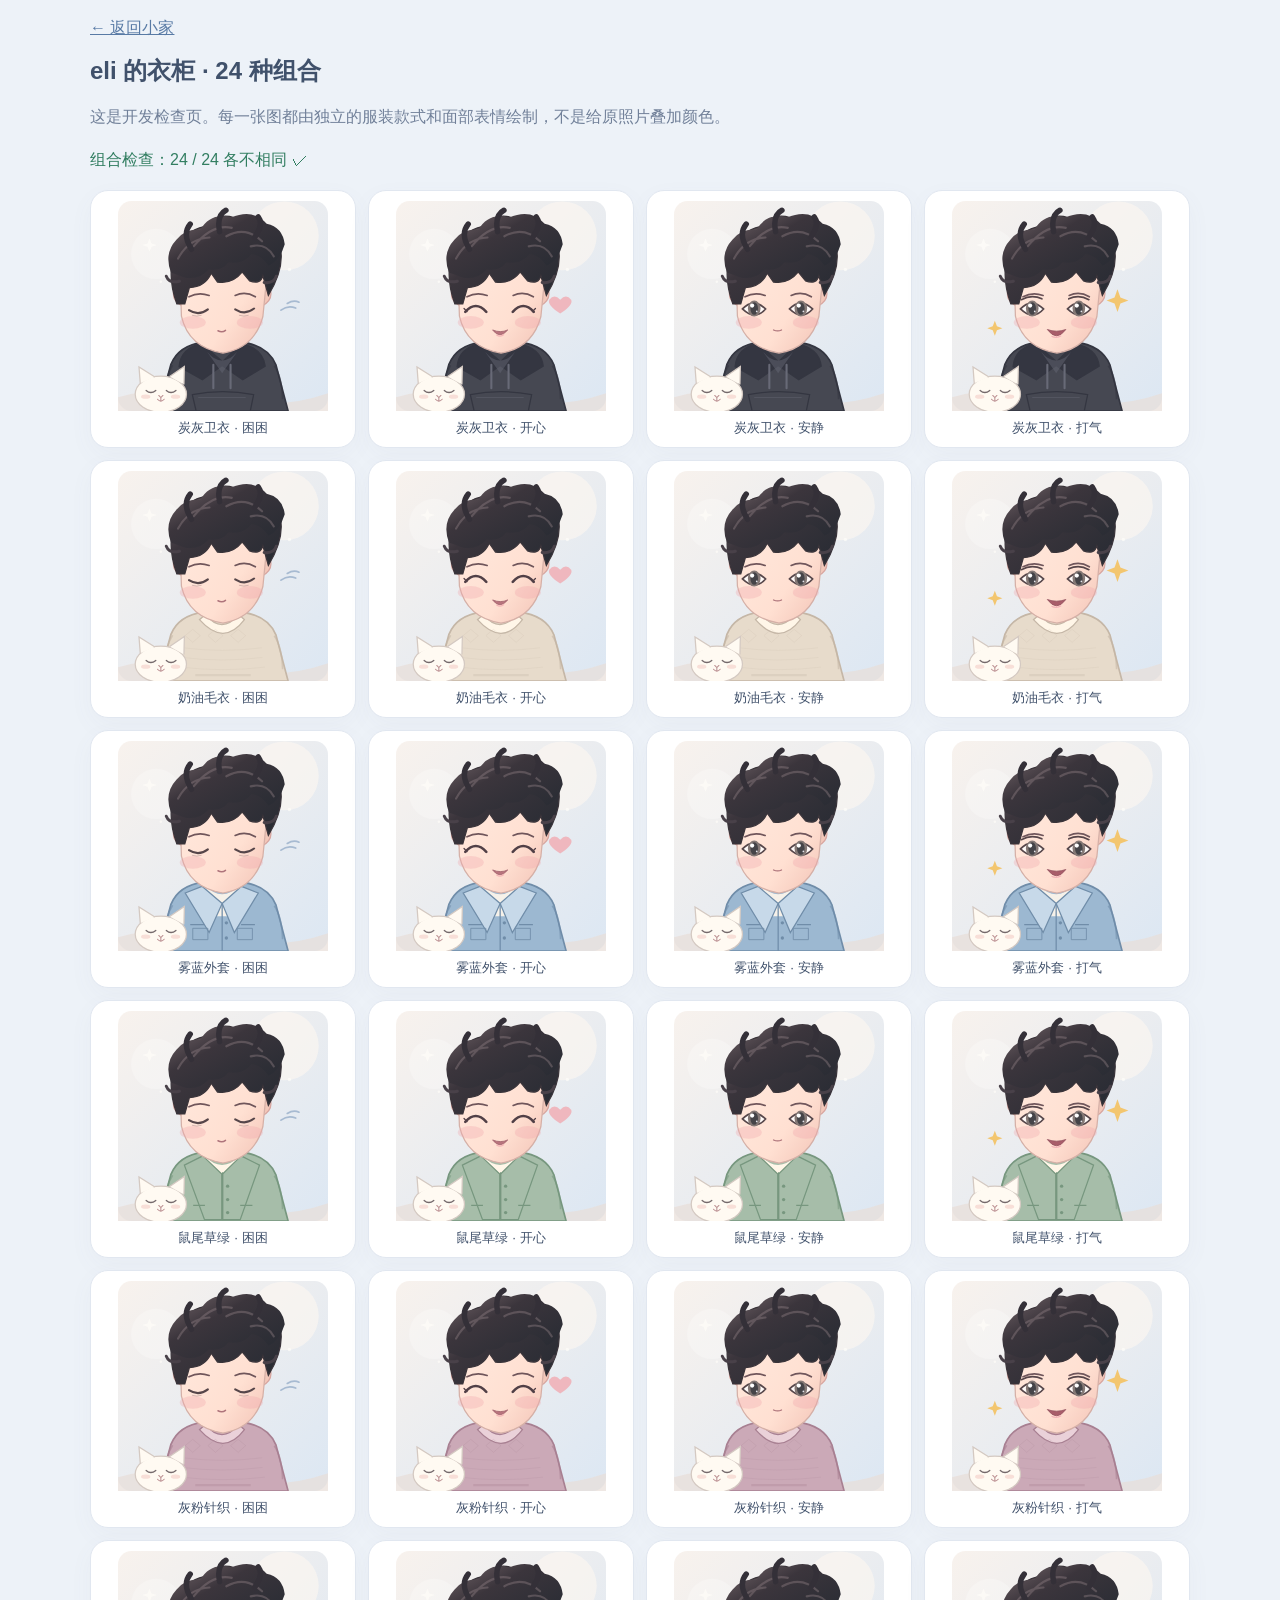
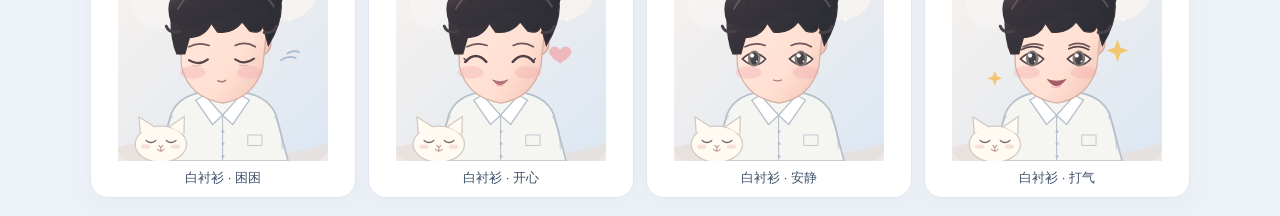
==== character-preview.html @ 38d08ae1 "test: visual gallery of all 24 outfit and emotion combinations" ====
<!doctype html>
<html lang="zh-CN"><head><meta charset="utf-8"><meta name="viewport" content="width=device-width,initial-scale=1"><meta name="robots" content="noindex,nofollow"><title>eli · 换装与表情测试</title>
<style>
:root{font-family:-apple-system,BlinkMacSystemFont,"PingFang SC",sans-serif;color:#40516b;background:#edf2f8}body{margin:0;padding:18px;max-width:1100px;margin:auto}h1{font-size:24px}p{line-height:1.7;color:#718099}.grid{display:grid;grid-template-columns:repeat(4,minmax(0,1fr));gap:12px}.item{background:white;border:1px solid #e1e7f0;border-radius:18px;padding:10px;text-align:center;box-shadow:0 8px 24px #6b73810b}.item svg{width:100%;max-width:210px;height:auto;display:block;margin:auto}.item small{display:block;margin-top:8px}a{color:#587aa5}@media(max-width:700px){.grid{grid-template-columns:repeat(2,minmax(0,1fr))}h1{font-size:21px}}.ok{color:#327e61}
</style></head><body><a href="./">← 返回小家</a><h1>eli 的衣柜 · 24 种组合</h1><p>这是开发检查页。每一张图都由独立的服装款式和面部表情绘制，不是给原照片叠加颜色。</p><div id="status" role="status"></div><div class="grid" id="grid"></div>
<script src="character-v06.js?v=0.6"></script>
<script>
const clothes=[['charcoal','炭灰卫衣'],['cream','奶油毛衣'],['mist','雾蓝外套'],['sage','鼠尾草绿'],['rose','灰粉针织'],['white','白衬衫']];
const moods=[['sleepy','困困'],['happy','开心'],['calm','安静'],['cheer','打气']];
const all=clothes.flatMap(([id,name])=>moods.map(([m,label])=>({id,name,m,label,svg:window.eliCharacterSVG(id,m)})));
document.getElementById('grid').innerHTML=all.map(x=>'<div class="item">'+x.svg+'<small>'+x.name+' · '+x.label+'</small></div>').join('');
const ok=new Set(all.map(x=>x.svg)).size===24;
document.getElementById('status').innerHTML='<p class="'+(ok?'ok':'')+'">组合检查：'+(ok?'24 / 24 各不相同 ✓':'检查未通过')+'</p>';
</script></body></html>
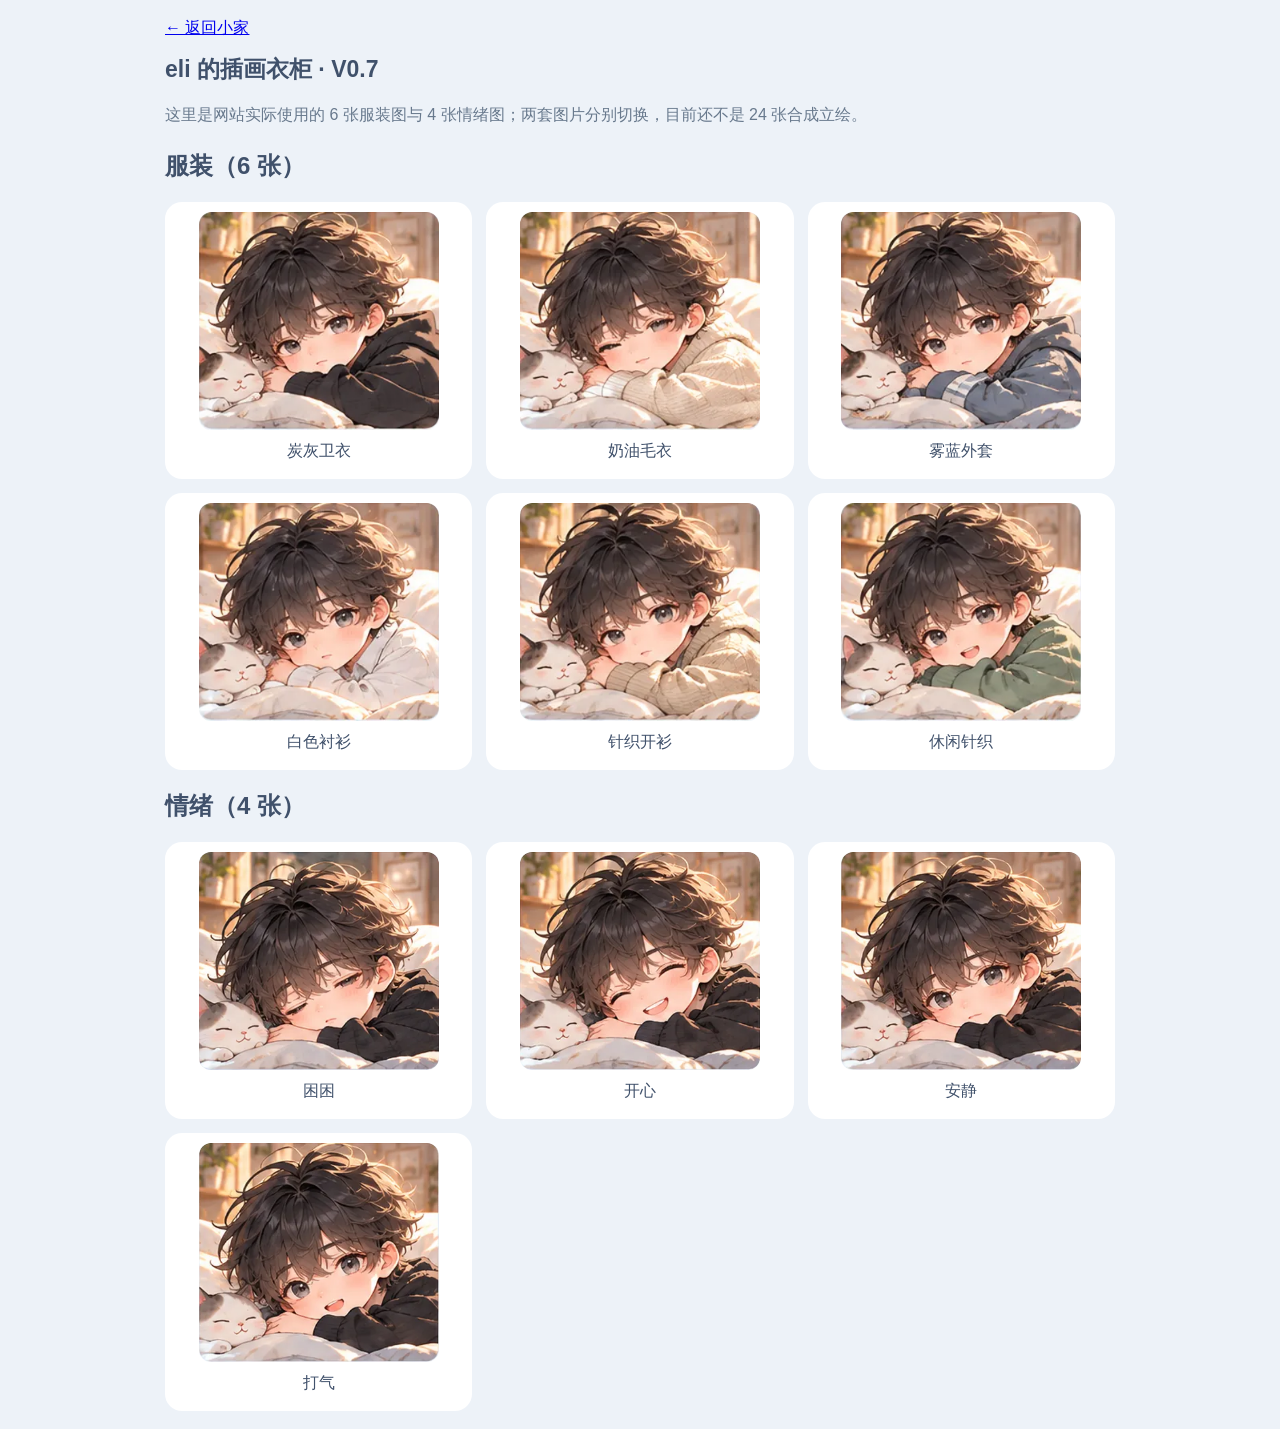
==== commit a9d77fef: "docs: show real anime wardrobe and mood illustrations instead of old SVG" ====
--- a/character-preview.html
+++ b/character-preview.html
@@ -1,14 +1 @@
-<!doctype html>
-<html lang="zh-CN"><head><meta charset="utf-8"><meta name="viewport" content="width=device-width,initial-scale=1"><meta name="robots" content="noindex,nofollow"><title>eli · 换装与表情测试</title>
-<style>
-:root{font-family:-apple-system,BlinkMacSystemFont,"PingFang SC",sans-serif;color:#40516b;background:#edf2f8}body{margin:0;padding:18px;max-width:1100px;margin:auto}h1{font-size:24px}p{line-height:1.7;color:#718099}.grid{display:grid;grid-template-columns:repeat(4,minmax(0,1fr));gap:12px}.item{background:white;border:1px solid #e1e7f0;border-radius:18px;padding:10px;text-align:center;box-shadow:0 8px 24px #6b73810b}.item svg{width:100%;max-width:210px;height:auto;display:block;margin:auto}.item small{display:block;margin-top:8px}a{color:#587aa5}@media(max-width:700px){.grid{grid-template-columns:repeat(2,minmax(0,1fr))}h1{font-size:21px}}.ok{color:#327e61}
-</style></head><body><a href="./">← 返回小家</a><h1>eli 的衣柜 · 24 种组合</h1><p>这是开发检查页。每一张图都由独立的服装款式和面部表情绘制，不是给原照片叠加颜色。</p><div id="status" role="status"></div><div class="grid" id="grid"></div>
-<script src="character-v06.js?v=0.6"></script>
-<script>
-const clothes=[['charcoal','炭灰卫衣'],['cream','奶油毛衣'],['mist','雾蓝外套'],['sage','鼠尾草绿'],['rose','灰粉针织'],['white','白衬衫']];
-const moods=[['sleepy','困困'],['happy','开心'],['calm','安静'],['cheer','打气']];
-const all=clothes.flatMap(([id,name])=>moods.map(([m,label])=>({id,name,m,label,svg:window.eliCharacterSVG(id,m)})));
-document.getElementById('grid').innerHTML=all.map(x=>'<div class="item">'+x.svg+'<small>'+x.name+' · '+x.label+'</small></div>').join('');
-const ok=new Set(all.map(x=>x.svg)).size===24;
-document.getElementById('status').innerHTML='<p class="'+(ok?'ok':'')+'">组合检查：'+(ok?'24 / 24 各不相同 ✓':'检查未通过')+'</p>';
-</script></body></html>+<!doctype html><html lang="zh-CN"><head><meta charset="utf-8"><meta name="viewport" content="width=device-width,initial-scale=1"><meta name="robots" content="noindex,nofollow"><title>eli · 插画预览</title><style>*{box-sizing:border-box}body{font-family:-apple-system,BlinkMacSystemFont,"PingFang SC",sans-serif;background:#edf2f8;color:#40516b;margin:0;padding:18px}main{max-width:950px;margin:auto}h1{font-size:23px}p{line-height:1.8;color:#68798d}.grid{display:grid;grid-template-columns:repeat(3,minmax(0,1fr));gap:14px}.tile{background:white;padding:10px;border-radius:17px;text-align:center}.tile img{width:100%;max-width:240px;aspect-ratio:1.1;object-fit:cover;border-radius:12px}.tile span{display:block;padding:7px 0}@media(max-width:640px){.grid{grid-template-columns:repeat(2,minmax(0,1fr))}}</style></head><body><main><a href="./">← 返回小家</a><h1>eli 的插画衣柜 · V0.7</h1><p>这里是网站实际使用的 6 张服装图与 4 张情绪图；两套图片分别切换，目前还不是 24 张合成立绘。</p><h2>服装（6 张）</h2><div class="grid"><div class="tile"><img src="assets/illustrations/outfit-charcoal.webp" alt="炭灰卫衣" loading="lazy"><span>炭灰卫衣</span></div><div class="tile"><img src="assets/illustrations/outfit-cream.webp" alt="奶油毛衣" loading="lazy"><span>奶油毛衣</span></div><div class="tile"><img src="assets/illustrations/outfit-mist.webp" alt="雾蓝外套" loading="lazy"><span>雾蓝外套</span></div><div class="tile"><img src="assets/illustrations/outfit-white.webp" alt="白色衬衫" loading="lazy"><span>白色衬衫</span></div><div class="tile"><img src="assets/illustrations/outfit-rose.webp" alt="针织开衫" loading="lazy"><span>针织开衫</span></div><div class="tile"><img src="assets/illustrations/outfit-sage.webp" alt="休闲针织" loading="lazy"><span>休闲针织</span></div></div><h2>情绪（4 张）</h2><div class="grid"><div class="tile"><img src="assets/illustrations/mood-sleepy.webp" alt="困困" loading="lazy"><span>困困</span></div><div class="tile"><img src="assets/illustrations/mood-happy.webp" alt="开心" loading="lazy"><span>开心</span></div><div class="tile"><img src="assets/illustrations/mood-calm.webp" alt="安静" loading="lazy"><span>安静</span></div><div class="tile"><img src="assets/illustrations/mood-cheer.webp" alt="打气" loading="lazy"><span>打气</span></div></div></main></body></html>
